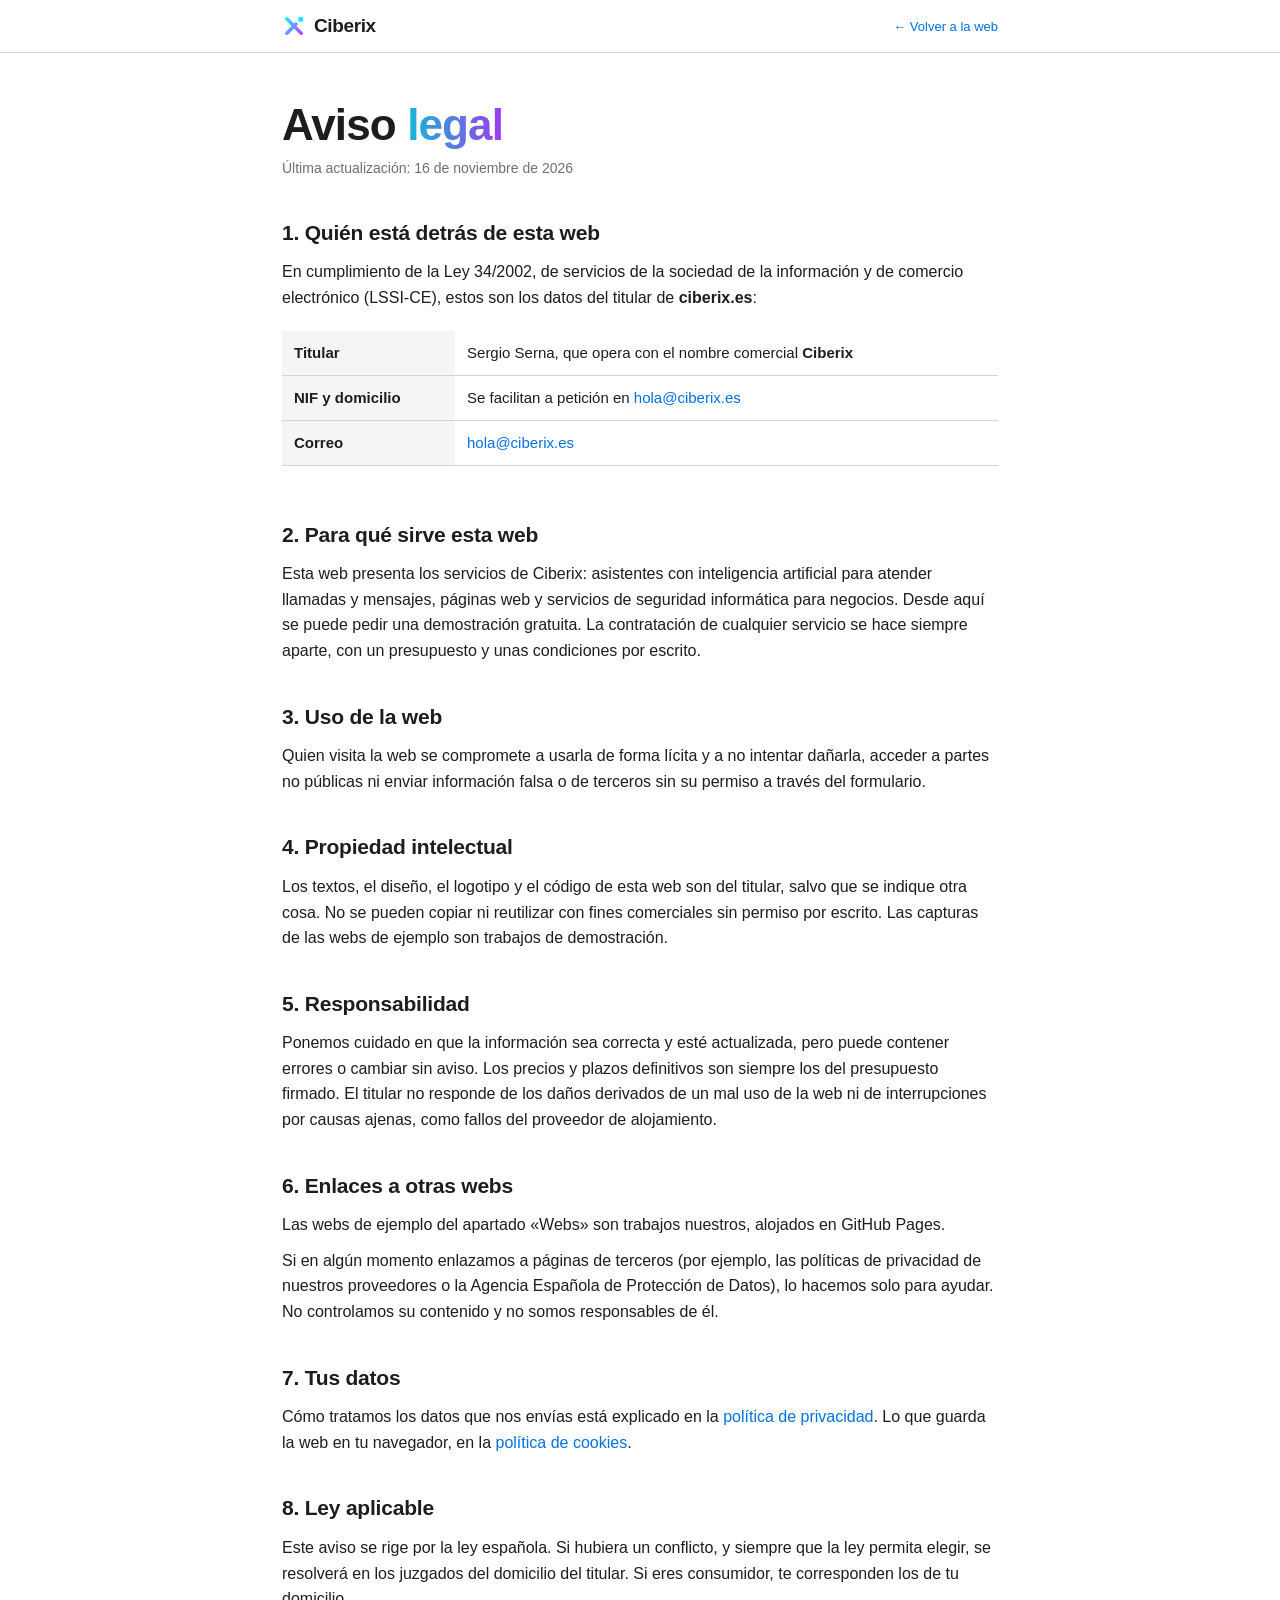
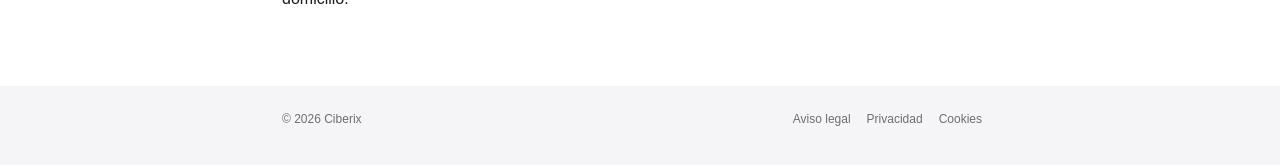
==== aviso-legal.html @ 83e3848a "Web de Ciberix (vista previa, noindex)" ====
<!DOCTYPE html>
<html lang="es">
<head>
<meta charset="utf-8">
<meta name="viewport" content="width=device-width, initial-scale=1">
<script>try { var t = localStorage.getItem('tema'); if (t === 'dia' || t === 'noche') document.documentElement.dataset.tema = t; } catch (e) {}</script>
<title>Aviso legal · Ciberix</title>
<meta name="robots" content="noindex">
<link rel="icon" href="favicon.ico">
<link rel="stylesheet" href="legal.css">
</head>
<body>
<header><div class="wrap">
  <a class="marca" href="./"><img src="img/simbolo.svg" alt="">Ciberix</a>
  <nav><a href="./">← Volver a la web</a></nav>
</div></header>

<main><div class="wrap">
  <h1>Aviso <span>legal</span></h1>
  <p class="fecha">Última actualización: 16 de noviembre de 2026</p>

  <h2>1. Quién está detrás de esta web</h2>
  <p>En cumplimiento de la Ley 34/2002, de servicios de la sociedad de la información y de comercio electrónico (LSSI-CE), estos son los datos del titular de <b>ciberix.es</b>:</p>
  <div class="tabla"><table>
    <tr><th>Titular</th><td>Sergio Serna, que opera con el nombre comercial <b>Ciberix</b></td></tr>
    <tr><th>NIF y domicilio</th><td>Se facilitan a petición en <a href="mailto:hola@ciberix.es">hola@ciberix.es</a></td></tr>
    <tr><th>Correo</th><td><a href="mailto:hola@ciberix.es">hola@ciberix.es</a></td></tr>
  </table></div>

  <h2>2. Para qué sirve esta web</h2>
  <p>Esta web presenta los servicios de Ciberix: asistentes con inteligencia artificial para atender llamadas y mensajes, páginas web y servicios de seguridad informática para negocios. Desde aquí se puede pedir una demostración gratuita. La contratación de cualquier servicio se hace siempre aparte, con un presupuesto y unas condiciones por escrito.</p>

  <h2>3. Uso de la web</h2>
  <p>Quien visita la web se compromete a usarla de forma lícita y a no intentar dañarla, acceder a partes no públicas ni enviar información falsa o de terceros sin su permiso a través del formulario.</p>

  <h2>4. Propiedad intelectual</h2>
  <p>Los textos, el diseño, el logotipo y el código de esta web son del titular, salvo que se indique otra cosa. No se pueden copiar ni reutilizar con fines comerciales sin permiso por escrito. Las capturas de las webs de ejemplo son trabajos de demostración.</p>

  <h2>5. Responsabilidad</h2>
  <p>Ponemos cuidado en que la información sea correcta y esté actualizada, pero puede contener errores o cambiar sin aviso. Los precios y plazos definitivos son siempre los del presupuesto firmado. El titular no responde de los daños derivados de un mal uso de la web ni de interrupciones por causas ajenas, como fallos del proveedor de alojamiento.</p>

  <h2>6. Enlaces a otras webs</h2>
  <p>Las webs de ejemplo del apartado «Webs» son trabajos nuestros, alojados en GitHub Pages.</p>
  <p>Si en algún momento enlazamos a páginas de terceros (por ejemplo, las políticas de privacidad de nuestros proveedores o la Agencia Española de Protección de Datos), lo hacemos solo para ayudar. No controlamos su contenido y no somos responsables de él.</p>

  <h2>7. Tus datos</h2>
  <p>Cómo tratamos los datos que nos envías está explicado en la <a href="privacidad.html">política de privacidad</a>. Lo que guarda la web en tu navegador, en la <a href="cookies.html">política de cookies</a>.</p>

  <h2>8. Ley aplicable</h2>
  <p>Este aviso se rige por la ley española. Si hubiera un conflicto, y siempre que la ley permita elegir, se resolverá en los juzgados del domicilio del titular. Si eres consumidor, te corresponden los de tu domicilio.</p>
</div></main>

<footer><div class="wrap">
  <span>© 2026 Ciberix</span>
  <span><a href="aviso-legal.html">Aviso legal</a><a href="privacidad.html">Privacidad</a><a href="cookies.html">Cookies</a></span>
</div></footer>
<!-- CONTADOR PROPIO (PRUEBA local): cambiar la dirección al publicar --><script defer src="http://127.0.0.1:8006/chivato.js" data-sitio="ciberix"></script>
</body>
</html>
---- legal.css ----
/* Páginas legales de Ciberix: mismos colores que la web, día y noche */
:root{
  --negro:#1d1d1f; --gris:#6e6e73; --claro:#f5f5f7; --blanco:#fff; --linea:#d2d2d7;
  --enlace:#0071e3; --hueco:#fff3b0; --hueco-texto:#5c4a00;
  --grad:linear-gradient(90deg,#16b8d8,#9b3cf0);
  color-scheme:light;
}
@media(prefers-color-scheme:dark){
  :root:not([data-tema="dia"]){
    --negro:#f5f5f7; --gris:#a1a1a6; --claro:#101012; --blanco:#000; --linea:#3a3a3c;
    --enlace:#2997ff; --hueco:#4a3d00; --hueco-texto:#ffe680; color-scheme:dark;
  }
}
:root[data-tema="noche"]{
  --negro:#f5f5f7; --gris:#a1a1a6; --claro:#101012; --blanco:#000; --linea:#3a3a3c;
  --enlace:#2997ff; --hueco:#4a3d00; --hueco-texto:#ffe680; color-scheme:dark;
}
*{box-sizing:border-box;margin:0;padding:0}
body{font-family:-apple-system,BlinkMacSystemFont,"SF Pro Display","Inter","Ubuntu Sans","Segoe UI",Roboto,sans-serif;
  color:var(--negro);background:var(--blanco);-webkit-font-smoothing:antialiased;line-height:1.6;font-size:16px}
a{color:var(--enlace);text-decoration:none}
a:hover{text-decoration:underline}
.wrap{max-width:760px;margin:0 auto;padding:0 22px}
header{border-bottom:1px solid var(--linea)}
header .wrap{display:flex;align-items:center;justify-content:space-between;height:52px}
.marca{display:flex;align-items:center;gap:8px;color:var(--negro);font-weight:700;font-size:19px;letter-spacing:-.02em}
.marca:hover{text-decoration:none}
.marca img{width:24px;height:24px}
header nav a{font-size:13px}
main{padding:48px 0 64px}
h1{font-size:clamp(30px,6vw,44px);line-height:1.1;letter-spacing:-.02em;margin-bottom:8px}
h1 span{background:var(--grad);-webkit-background-clip:text;background-clip:text;color:transparent}
.fecha{color:var(--gris);font-size:14px;margin-bottom:32px}
h2{font-size:21px;letter-spacing:-.01em;margin:36px 0 10px}
p,li{margin-bottom:10px}
ul{padding-left:22px}
table{width:100%;border-collapse:collapse;margin:10px 0 16px;font-size:15px}
th,td{text-align:left;vertical-align:top;padding:10px 12px;border-bottom:1px solid var(--linea)}
th{background:var(--claro);font-weight:600}
.tabla{overflow-x:auto}
.caso{background:var(--claro);border-radius:14px;padding:16px 18px 8px;margin:12px 0}
.caso h3{font-size:17px;margin-bottom:8px}
.caso p{margin-bottom:8px;font-size:15px}
/* Datos que faltan: se ven en amarillo para no olvidarlos antes de publicar */
.hueco{background:var(--hueco);color:var(--hueco-texto);padding:1px 6px;border-radius:5px;font-weight:600}
footer{background:var(--claro);font-size:12px;color:var(--gris);padding:24px 0 36px}
footer .wrap{display:flex;justify-content:space-between;gap:12px 20px;flex-wrap:wrap}
footer a{color:var(--gris);margin-right:16px}
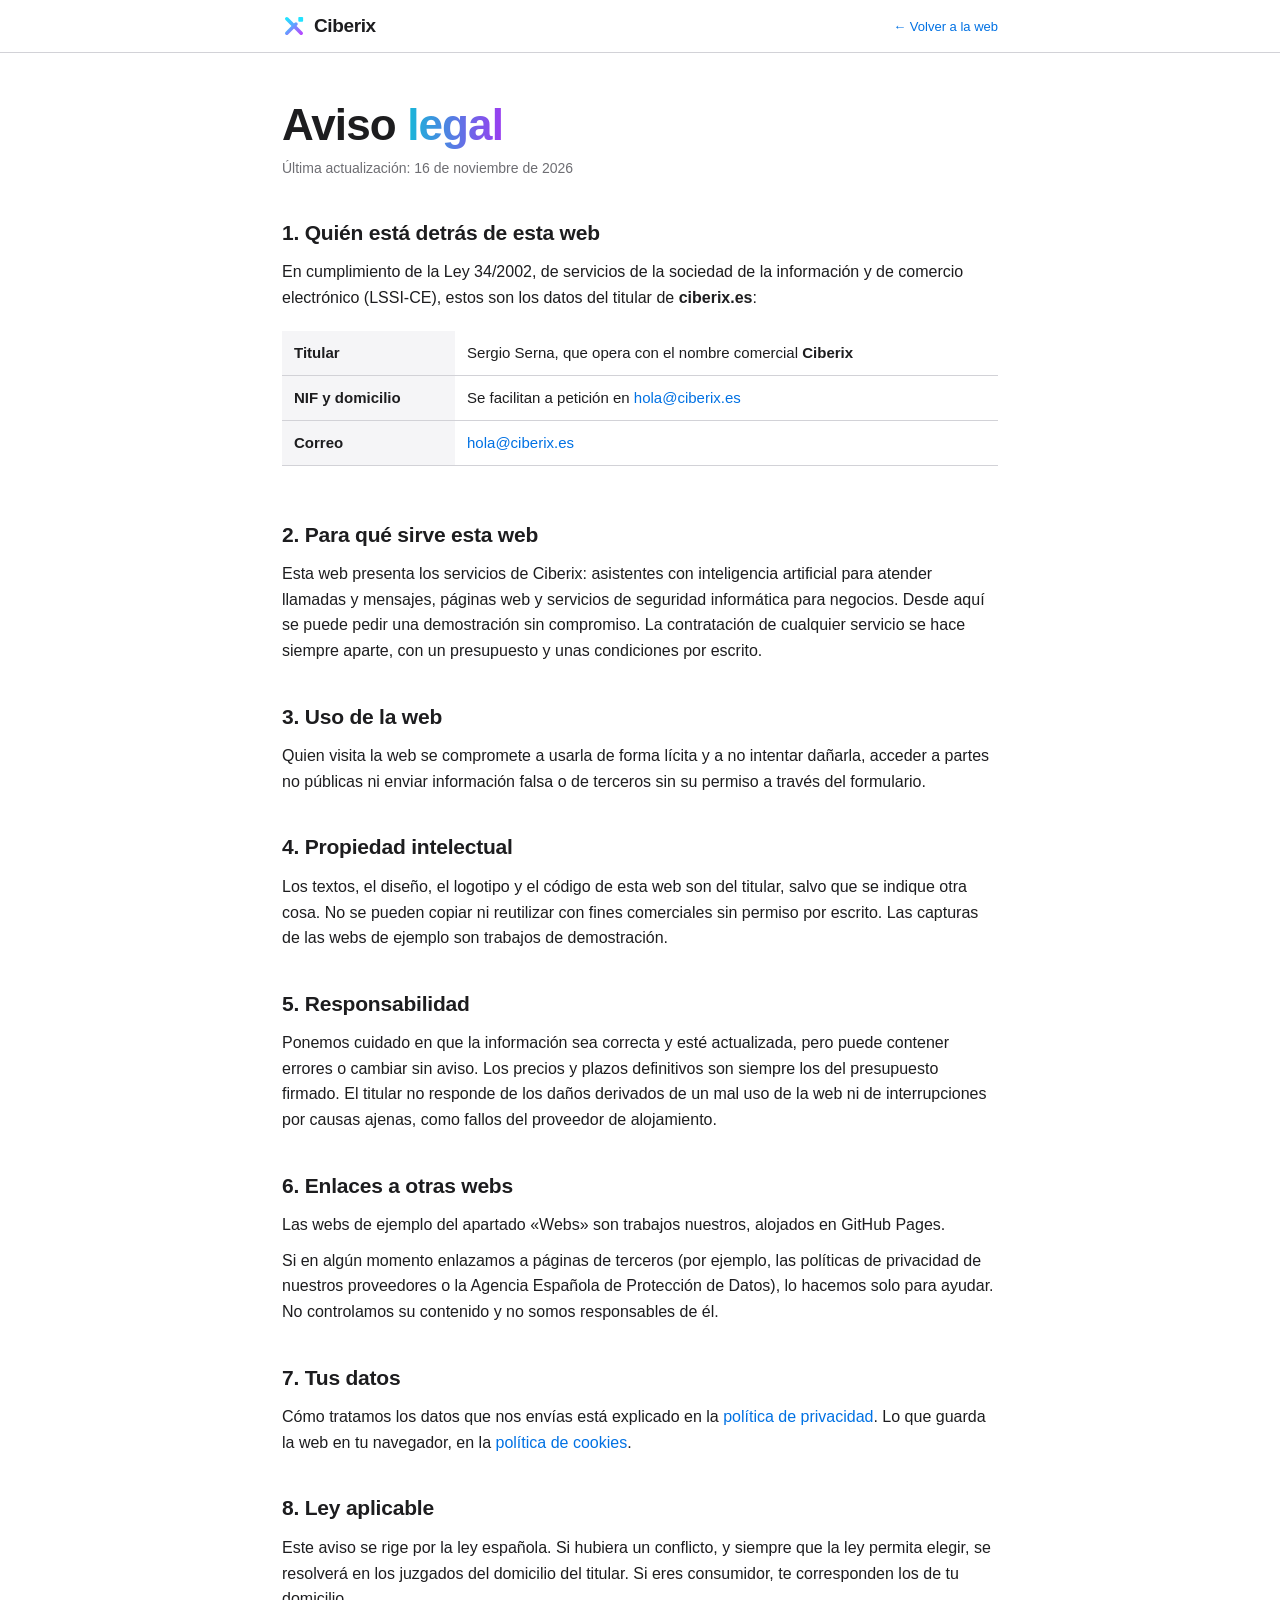
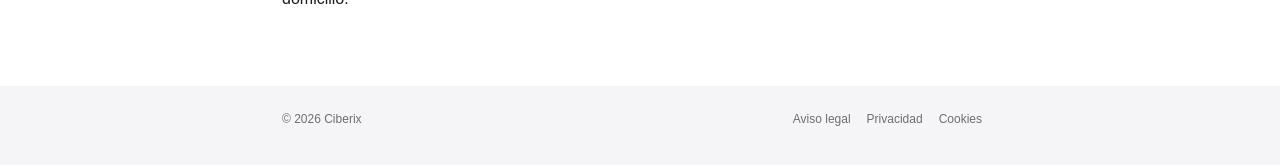
==== commit b4ed7b8f: "Textos: sin «gratis», demos sin «conectadas», sin «mantenimiento incluido»" ====
--- a/aviso-legal.html
+++ b/aviso-legal.html
@@ -2,8 +2,10 @@
 <html lang="es">
 <head>
 <meta charset="utf-8">
+<meta http-equiv="Content-Security-Policy" content="default-src 'self'; script-src 'self'; style-src 'self' 'unsafe-inline'; img-src 'self' data: https://ciberix.goatcounter.com; font-src 'self'; connect-src 'self' https://ciberix.goatcounter.com https://forms.zohopublic.eu; form-action 'self'; frame-src 'none'; object-src 'none'; base-uri 'none'; upgrade-insecure-requests">
+<meta name="referrer" content="strict-origin-when-cross-origin">
 <meta name="viewport" content="width=device-width, initial-scale=1">
-<script>try { var t = localStorage.getItem('tema'); if (t === 'dia' || t === 'noche') document.documentElement.dataset.tema = t; } catch (e) {}</script>
+<script src="js/tema.js"></script>
 <title>Aviso legal · Ciberix</title>
 <meta name="robots" content="noindex">
 <link rel="icon" href="favicon.ico">
@@ -28,7 +30,7 @@
   </table></div>
 
   <h2>2. Para qué sirve esta web</h2>
-  <p>Esta web presenta los servicios de Ciberix: asistentes con inteligencia artificial para atender llamadas y mensajes, páginas web y servicios de seguridad informática para negocios. Desde aquí se puede pedir una demostración gratuita. La contratación de cualquier servicio se hace siempre aparte, con un presupuesto y unas condiciones por escrito.</p>
+  <p>Esta web presenta los servicios de Ciberix: asistentes con inteligencia artificial para atender llamadas y mensajes, páginas web y servicios de seguridad informática para negocios. Desde aquí se puede pedir una demostración sin compromiso. La contratación de cualquier servicio se hace siempre aparte, con un presupuesto y unas condiciones por escrito.</p>
 
   <h2>3. Uso de la web</h2>
   <p>Quien visita la web se compromete a usarla de forma lícita y a no intentar dañarla, acceder a partes no públicas ni enviar información falsa o de terceros sin su permiso a través del formulario.</p>
@@ -54,6 +56,6 @@
   <span>© 2026 Ciberix</span>
   <span><a href="aviso-legal.html">Aviso legal</a><a href="privacidad.html">Privacidad</a><a href="cookies.html">Cookies</a></span>
 </div></footer>
-<!-- CONTADOR PROPIO (PRUEBA local): cambiar la dirección al publicar --><script defer src="http://127.0.0.1:8006/chivato.js" data-sitio="ciberix"></script>
+<script data-goatcounter="https://ciberix.goatcounter.com/count" async src="js/count.js"></script>
 </body>
 </html>
